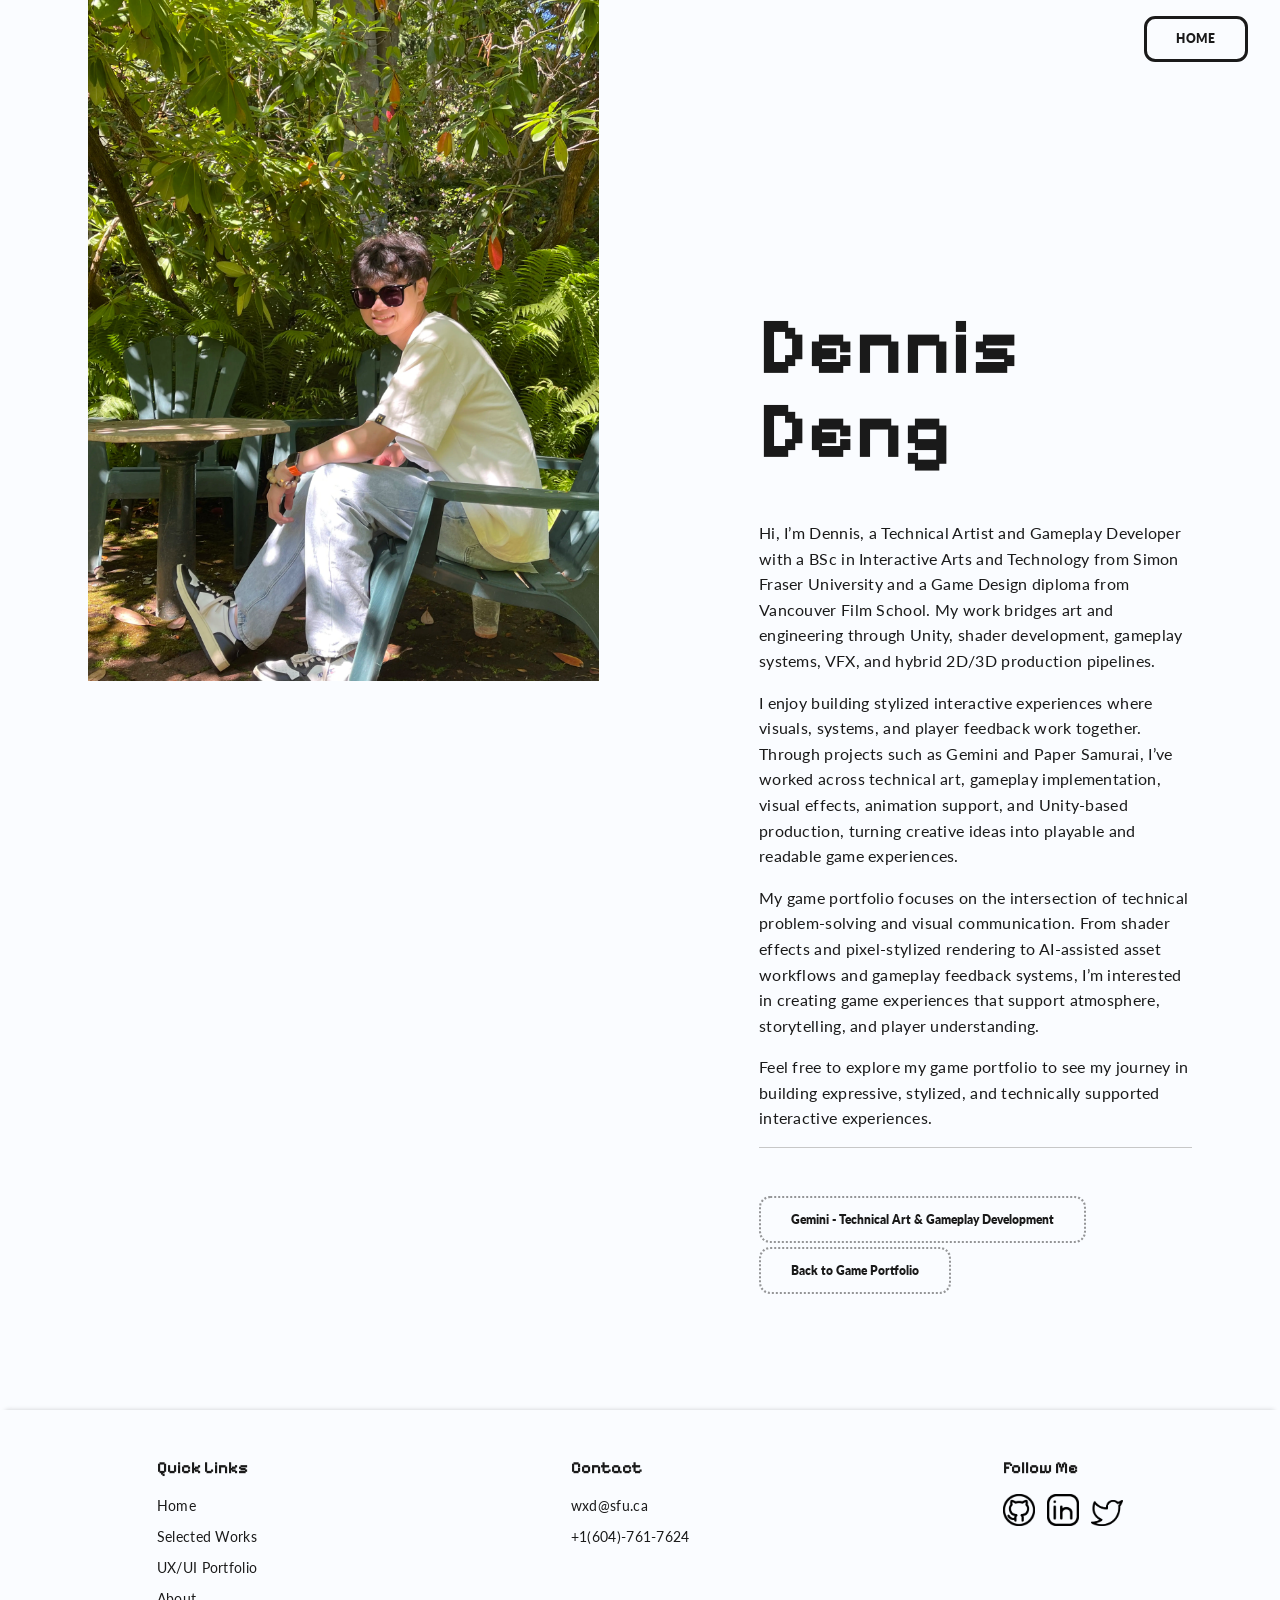
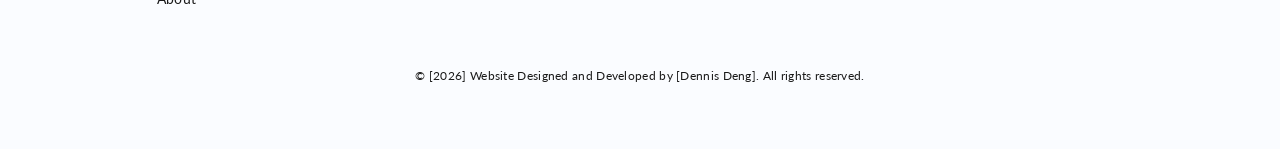
==== about-game.html @ 17f739fd "Updating Game about page feat: add game about page, pixel-style game UI hover/theme updates, and exp" ====
<!doctype html>
<html lang="en">
  <head>
    <meta charset="UTF-8" />
    <meta name="viewport" content="width=device-width, initial-scale=1" />

    <title>About Me | Game Developer & Technical Artist</title>

    <link rel="preconnect" href="https://fonts.googleapis.com" />
    <link rel="preconnect" href="https://fonts.gstatic.com" crossorigin />
    <link
      href="https://fonts.googleapis.com/css2?family=Lato:ital,wght@0,100;0,300;0,400;0,700;0,900;1,100;1,300;1,400;1,700;1,900&family=Nunito:wght@200..1000&display=swap"
      rel="stylesheet"
    />
    <link
      href="https://fonts.googleapis.com/css2?family=Material+Symbols+Rounded:opsz,wght,FILL,GRAD@24,400,0,0&display=swap"
      rel="stylesheet"
    />
    <link
      href="https://fonts.googleapis.com/css2?family=Pixelify+Sans:wght@400..700&display=swap"
      rel="stylesheet"
    />

    <link rel="stylesheet" href="css/animation.css" />
    <link rel="stylesheet" href="css/main.css" />
    <link rel="stylesheet" href="css/about.css" />
    <link rel="stylesheet" href="css/grid.css" />
    <link rel="stylesheet" href="css/variable-proximity.css" />
    <link rel="stylesheet" href="css/game.css" />

    <script src="js/header.js" defer></script>
  </head>

  <body class="game-theme game-about-theme" data-portfolio="game">
    <header role="banner">
      <div class="heading">
        <nav class="header-container nav-flex" role="navigation">
          <div class="cloud-button">
            <ul>
              <li>
                <a class="navs nav-home" href="game.html">
                  <span></span><span></span><span></span><span></span>
                  HOME
                </a>
              </li>
            </ul>
          </div>
        </nav>
      </div>
    </header>

    <div class="home-container about-container">
      <div class="image-container">
        <img
          src="img/selfie.webp"
          alt="I am siting on a chair outside of a garden with my sun glassess on"
          width="308"
          height="398"
        />
      </div>

      <div class="bio-container">
        <article>
          <h1>
            <span
              class="variable-proximity"
              data-vp
              data-from="'wght' 900"
              data-to="'wght' 300"
              data-radius="120"
              data-falloff="linear"
              data-container=".bio-container"
              >Dennis Deng</span
            >
          </h1>
          <p>
            Hi, I’m Dennis, a Technical Artist and Gameplay Developer with a BSc
            in Interactive Arts and Technology from Simon Fraser University and
            a Game Design diploma from Vancouver Film School. My work bridges
            art and engineering through Unity, shader development, gameplay
            systems, VFX, and hybrid 2D/3D production pipelines.
          </p>

          <p>
            I enjoy building stylized interactive experiences where visuals,
            systems, and player feedback work together. Through projects such as
            Gemini and Paper Samurai, I’ve worked across technical art, gameplay
            implementation, visual effects, animation support, and Unity-based
            production, turning creative ideas into playable and readable game
            experiences.
          </p>

          <p>
            My game portfolio focuses on the intersection of technical
            problem-solving and visual communication. From shader effects and
            pixel-stylized rendering to AI-assisted asset workflows and gameplay
            feedback systems, I’m interested in creating game experiences that
            support atmosphere, storytelling, and player understanding.
          </p>

          <p>
            Feel free to explore my game portfolio to see my journey in building
            expressive, stylized, and technically supported interactive
            experiences.
          </p>
        </article>
        <div class="line"></div>
        <div class="project-website">
          <a
            class="button-secondary btn-primary about-page-button"
            href="works-gemini.html"
            >Gemini - Technical Art &amp; Gameplay Development</a
          >
          <a
            class="button-secondary btn-primary about-page-button"
            href="game.html"
            >Back to Game Portfolio</a
          >
        </div>
      </div>
    </div>

    <footer class="footer">
      <div class="footer-content">
        <div class="footer-section links">
          <h3>Quick Links</h3>
          <ul>
            <li><a href="game.html">Home</a></li>
            <li><a href="game.html#work-section">Selected Works</a></li>
            <li><a href="index.html">UX/UI Portfolio</a></li>
            <li><a href="about-game.html">About</a></li>
          </ul>
        </div>

        <div class="footer-section contact">
          <h3>Contact</h3>
          <ul>
            <li><a href="mailto:wxd@sfu.com">wxd@sfu.ca</a></li>
            <li><a href="tel:+16047617624">+1(604)-761-7624</a></li>
          </ul>
        </div>
        <div class="footer-section social">
          <h3>Follow Me</h3>
          <div class="follow-me">
            <a
              href="https://github.sfu.ca/wxd?tab=repositories"
              target="_blank"
              rel="noopener noreferrer"
            >
              <img
                src="img/github.png"
                width="638"
                height="638"
                alt="A GitHub icon that will lead the user to my GitHub page"
              />
            </a>
            <a
              href="https://www.linkedin.com/in/dennis-deng-a18a14203/"
              target="_blank"
              rel="noopener noreferrer"
            >
              <img
                src="img/linkdin.png"
                width="638"
                height="638"
                alt="A LinkedIn icon that will lead the user to my Linkdin page"
              />
            </a>
            <a
              href="https://twitter.com/NewBlashed"
              target="_blank"
              rel="noopener noreferrer"
            >
              <img
                src="img/twitter.png"
                width="638"
                height="638"
                alt="A Twitter icon that will lead the user to my Twitter page"
              />
            </a>
          </div>
        </div>
      </div>
      <div class="footer-bottom">
        <p>
          &copy; [2026] Website Designed and Developed by [Dennis Deng]. All
          rights reserved.
        </p>
      </div>
    </footer>
    <script src="js/variable-proximity.js" defer></script>
  </body>
</html>
---- css/animation.css ----
/* animations */

/* Reference: https://animista.net/play/basic/slide/slide-right */

@keyframes animateCloud {
  0% {
    transform: translate3d(-120vw, 0, 0) scale(var(--cloud-scale, 1));
    opacity: 0;
  }
  100% {
    transform: translate3d(120vw, 0, 0) scale(var(--cloud-scale, 1));
    opacity: 1;
  }
}

@keyframes fadeIn {
  from {
    opacity: 0;
  }
  to {
    opacity: 1;
  }
}

@keyframes animateCloud2 {
  0% {
    transform: translate3d(-120vw, 0, 0) scale(var(--cloud-scale, 1));
    opacity: 0;
  }
  50% {
    opacity: 0.3;
  }
  100% {
    transform: translate3d(120vw, 0, 0) scale(var(--cloud-scale, 1));
    opacity: 1;
  }
}

@keyframes scale-and-spin {
  0%,
  10% {
    transform: scale(0) rotate(0deg);
  }
  20% {
    transform: scale(1) rotate(0deg);
  }
  100% {
    transform: scale(1) rotate(360deg);
  }
}

@media (prefers-reduced-motion: reduce) {
  * {
    animation: none !important;
    transition: none !important;
  }
}

@keyframes slowFadeIn {
  0% {
    opacity: 0;
  }
  30% {
    opacity: 0;
  }
  100% {
    opacity: 1;
  }
}

@keyframes slide-bottom {
  0% {
    transform: translateY(-6rem);
    opacity: 0;
  }

  100% {
    transform: translateY(0);
    opacity: 1;
  }
}

@keyframes slide-right {
  0% {
    transform: translateX(-2rem);
    opacity: 0;
  }
  30% {
    transform: translateX(-2rem);
    opacity: 0;
  }
  100% {
    transform: translateX(0);
    opacity: 1;
  }
}

@media (prefers-reduced-motion: reduce) {
  *,
  *::before,
  *::after {
    animation-duration: 0.01ms !important;
    animation-iteration-count: 1 !important;
    transition-duration: 0.01ms !important;
    scroll-behavior: auto !important;
  }

  #background-wrap {
    display: none !important;
  }
}

@keyframes spin {
  from {
    transform: rotate(0deg);
  }
  to {
    transform: rotate(360deg);
  }
}
---- css/main.css ----
* {
  margin: 0;
  padding: 0;
  box-sizing: border-box;
}

body {
  color: #1a1a1a;
  background-color: #79a2d6;

  font-size: 1rem;
  overflow-x: hidden;
}

/* Clouds */
/* tutorials: https://www.youtube.com/watch?v=V5TzSm-INrY&ab_channel=CatalystCoder */
#background-wrap {
  padding-top: 3rem;
  width: 100%;
  position: fixed;
  z-index: -1;
}

.x1 {
  animation: animateCloud 40s linear infinite;
  animation-delay: -8s;
  --cloud-scale: 0.65;
}

.x2 {
  animation: animateCloud 20s linear infinite;
  animation-delay: -14s;
  --cloud-scale: 0.3;
}

.x3 {
  animation: animateCloud 30s linear infinite;
  animation-delay: -25s;
  --cloud-scale: 0.5;
}

.x4 {
  animation: animateCloud 15s linear infinite;
  animation-delay: -5s;
  --cloud-scale: 0.4;
}

.x5 {
  animation: animateCloud 25s linear infinite;
  animation-delay: -19s;
  --cloud-scale: 0.55;
}

.x6 {
  animation: animateCloud 15s linear infinite;
  animation-delay: -11s;
  --cloud-scale: 0.75;
}

.x7 {
  animation: animateCloud 35s linear infinite;
  animation-delay: -30s;
  --cloud-scale: 0.95;
}

.x8 {
  animation: animateCloud 28s linear infinite;
  animation-delay: -3s;
  --cloud-scale: 0.45;
}

.x9 {
  animation: animateCloud 18s linear infinite;
  animation-delay: -16s;
  --cloud-scale: 0.6;
}

.x10 {
  animation: animateCloud 33s linear infinite;
  animation-delay: -22s;
  --cloud-scale: 0.35;
}

.x11 {
  animation: animateCloud 22s linear infinite;
  animation-delay: -9s;
  --cloud-scale: 0.85;
}

.cloud {
  animation: fadeIn 2s;
  background: #fafcff;
  border-radius: 6.25em;
  box-shadow: 0 0.5em 0.3125em rgba(0, 0, 0, 0.1);
  height: 7.5em;
  position: relative;
  width: 21.875em;
}

.cloud:after,
.cloud:before {
  animation: fadeIn 2s;
  background: #fafcff;
  content: "";
  position: absolute;
  z-index: -1;
}

.cloud:after {
  border-radius: 6.25em;
  height: 6.25em;
  left: 3.125em;
  top: -3.125em;
  width: 6.25em;
}

.cloud:before {
  border-radius: 12.5em;
  width: 11.25em;
  height: 11.25em;
  right: 3.125em;
  top: -5.625em;
}

h1 {
  font-size: 5rem;
  font-family: "Nunito", sans-serif;
  font-weight: 800;
  line-height: 1.05;
  animation: slide-bottom 0.75s cubic-bezier(0.25, 0.46, 0.45, 0.94) both;
  margin-bottom: 1rem;
}

h2 {
  font-family: "Nunito", sans-serif;
  font-weight: 800;
  animation: fadeIn 0.5s ease-out both;
}

h3 {
  font-family: "Nunito", sans-serif;
  font-weight: 400;
  animation: fadeIn 0.5s ease-out both;
}

p {
  font-family: "Lato", sans-serif;
  font-weight: 400;
  margin-bottom: 1.25rem;
  font-size: 1.25rem;
  line-height: 1.6;
  letter-spacing: 0.3px;
}

ul li {
  text-decoration: none;
  list-style-type: none;
  font-family: "Lato", sans-serif;
  font-weight: 400;
  margin-bottom: 0.5rem;
  line-height: 1.6;
  letter-spacing: 0.3px;
}

.hero-heading-lines p {
  font-family: "Nunito", sans-serif;
  font-weight: 400;
  font-size: 2rem;
  animation: fadeIn 0.6s ease-out both;
}

.hero-heading-lines span {
  font-weight: 800;
}

.home-container {
  width: 100%;
  max-width: 75rem;
  margin-left: auto;
  margin-right: auto;
  padding-left: 3rem;
  padding-right: 3rem;
}

.header-container {
  width: 100%;
  max-width: 102.5rem;
  margin-top: 1rem;
  margin-bottom: 1rem;
  margin-left: auto;
  margin-right: auto;
  padding-left: 2rem;
  padding-right: 2rem;
}

.header-container img {
  opacity: 0;
}

/* nav */
.navs {
  display: flex;
  align-items: center;
  justify-content: center;
  min-height: inherit;
  padding: 0 1.5rem;
}

nav ul li a {
  text-decoration: none;
  font-family: "Lato", sans-serif;
  font-weight: 800;
  color: #1a1a1a;
  transition: 0.5s;
  font-size: 0.75rem;
  line-height: 1.2;
}

nav ul li a:hover {
  color: #fafcff;
}

/* button 
a cloud button tutorial from a short video in an chinese app: http://xhslink.com/P86F2w*/
nav ul {
  list-style: none;
  margin: 0;
  padding: 0;
}

nav ul li {
  --c: #1a1a1a;
  color: var(--c);
  width: 6.5rem;
  min-height: 2.5rem;
  border: 0.2rem solid var(--c);
  border-radius: 0.7rem;
  text-align: center;
  font-weight: bold;
  cursor: pointer;
  margin-left: 1rem;
  margin-bottom: 0;
  display: flex;
  align-items: center;
  justify-content: center;
  position: relative;
  overflow: hidden;
  z-index: 2;
  background-color: transparent;
  /* color animates instantly; background fill snaps in only after the
     bubbles have visually covered the button (0.45s), then snaps back
     out instantly when un-hovered so the bubbles reveal transparency. */
  transition:
    color 0.25s ease,
    background-color 0s ease 0s;
}

nav ul li span {
  position: absolute;
  width: 60%;
  height: 130%;
  background-color: var(--c);
  border-radius: 50%;
  transform: translateY(150%);
  left: calc((var(--n) - 1) * 25% - 10%);

  transition: transform 0.3s ease;
  transition-delay: calc((var(--n) - 1) * 0.1s);
  z-index: -1;
}

/* Solid background fills the rounded rectangle (including its corners)
   underneath the bubbles, guaranteeing complete coverage. */
nav ul li:hover {
  background-color: var(--c);
  transition:
    color 0.25s ease,
    background-color 0s ease 0.45s;
}

nav ul li:hover span {
  transform: translateY(0) scale(3);
}

nav ul li a:focus {
  background-color: #1a1a1a;
  color: #fafcff;
}

nav ul li span:nth-child(1) {
  --n: 1;
}

nav ul li span:nth-child(2) {
  --n: 2;
}

nav ul li span:nth-child(3) {
  --n: 3;
}

nav ul li span:nth-child(4) {
  --n: 4;
}

/* heading */
.hero-heading-line h1 {
  margin: 0;
}

.hero-heading-lines p {
  font-weight: 400;
  margin: 15rem 0 3rem 0;
}

.hero-heading-line h1 span {
  display: block;
}

/* selected work */
.cloud-effect {
  margin: 0;
}
.cloud-effect ul {
  list-style: none;
  margin: 0;
  padding: 0;
}

.cloud-effect ul li {
  --c: rgba(121, 162, 214);
  color: var(--c);
  width: 100%;
  height: auto;
  /* border: 0.4rem solid #000000; */
  /* border-radius: 2rem; */
  text-align: center;
  line-height: 2.5rem;
  font-weight: bold;
  cursor: pointer;
  position: relative;
  overflow: hidden;
  z-index: 8;
  transition: 0.5s;
}

.cloud-effect ul li span {
  position: absolute;
  width: 70%;
  height: 70%;
  background-color: var(--c);
  border-radius: 50%;
  transform: translateY(150%);
  left: calc((var(--n) - 2) * 50%);

  transition: 0.5s;
  transition-delay: calc((var(--n) - 1) * 0.1s);
  z-index: 6;
}

.cloud-effect ul li:hover span,
.cloud-effect ul li a:focus span {
  transform: translateY(0) scale(2);
}

.cloud-effect ul li span:nth-child(1) {
  --n: 1;
}

.cloud-effect ul li span:nth-child(2) {
  --n: 2;
}

.cloud-effect ul li span:nth-child(3) {
  --n: 3;
}

.cloud-effect ul li span:nth-child(4) {
  --n: 4;
}

.selected-work {
  position: relative;
  background-color: #fafcff;
  padding-bottom: 10vh;
  margin-top: 1rem;
}

.line {
  width: 100%;
  height: 1px;
  background-color: #c7c7c7;
}

.work-one ul li {
  animation: fadeIn 0.6s ease-out both;
  animation-delay: 0s;
  border-radius: 2rem 12rem 2rem 12rem;
}
.work-two ul li {
  animation: fadeIn 0.6s ease-out both;
  animation-delay: 0.08s;
  border-radius: 12rem 12rem 2rem 2rem;
}
.work-three ul li {
  animation: fadeIn 0.6s ease-out both;
  animation-delay: 0.16s;
  border-radius: 2rem 2rem 12rem 12rem;
}
.work-four ul li {
  animation: fadeIn 0.6s ease-out both;
  animation-delay: 0.24s;
  border-radius: 12rem 2rem 2rem 12rem;
}

.works-heading h2 {
  margin-top: 3rem;
  margin-bottom: 1rem;
  font-size: 2rem;

  color: #1a1a1a;
}

.works-selections h3 {
  font-size: 1.5rem;
}

.works-heading {
  position: relative;
  padding-top: 1rem;
}

.works-selections {
  position: relative;
}

.image-wrapper {
  position: relative;
  width: 100%;
  padding-top: 100%;
  overflow: hidden;
}

.image-wrapper::before {
  content: "";
  position: absolute;
  top: 0;
  left: 0;
  width: 100%;
  height: 100%;
  z-index: 1;
}

.wrapper-one::before {
  background: rgba(0, 0, 0, 0.2);
}

.wrapper-two::before {
  background: rgba(0, 0, 0, 0.2);
}

.wrapper-three::before {
  background: rgba(0, 0, 0, 0.2);
}

.wrapper-four::before {
  background: rgba(0, 0, 0, 0.2);
}

.image-wrapper img {
  position: absolute;
  top: 0;
  left: 0;
  width: 100%;
  height: 100%;
  object-fit: cover;
  z-index: 0;
}

.image-title {
  position: absolute;
  text-align: center;
  top: 50%;
  left: 50%;
  transform: translate(-50%, -50%);
  z-index: 10;
  color: #fafcff;
  opacity: 0;
  animation: none;
  transition:
    opacity 0.4s ease,
    color 1s;
}

.cloud-effect ul li:hover .image-title {
  opacity: 1;
}

/* I wouldn't get the focus state to trigger the title animation, only hover would. Therefore, I ask chatgpt with prompt: giving the following HTML structure, how to get focus state to work for the image-title animation? */
/* Focus State for the anchor */
.cloud-effect ul li a:focus-within .image-title {
  opacity: 1;
}

/* Chatgpt prompt: the .name-and-role, .heading also scroll when scrolling, I want it to be fixed and the work-section to be relative */
.name-and-role {
  position: fixed;
  top: 0;
  left: 0;
  right: 0;
  z-index: 1;
}

.heading {
  background-color: transparent;
  transition:
    background-color 0.3s ease,
    box-shadow 0.3s ease;
  animation: fadeIn 0.8s ease-out both;
  position: fixed;
  top: 0;
  left: 0;
  right: 0;
  z-index: 2;
}

.nav-flex img {
  width: 100%;
  height: 10vh;
  padding: 1rem 0 1rem;
  transition: transform 0.2s ease;
  margin-left: 0;
}

.nav-flex {
  text-align: left;
}

.cloud-button {
  display: flex;
  align-items: center;
  margin-left: auto;
}

.button-flex {
  display: flex;
  flex-wrap: nowrap;
}

/* buttons */
/* Lighter, text-first secondary button.
   - Transparent, no fill (even on hover/focus)
   - Dark text, dotted outline by default
   - On hover/focus the dotted outline fades out and a solid outline
     fades in to "form" around the button. */
.button-secondary {
  position: relative;
  isolation: isolate;
  display: inline-flex;
  align-items: center;
  justify-content: center;
  gap: 0.5rem;
  width: fit-content;

  padding: 1rem 2rem;
  font-size: 0.75rem;
  font-weight: 800;
  border-radius: 0.7rem;
  font-family: "Lato", sans-serif;

  color: #1a1a1a;
  background-color: transparent;
  border: none;
  text-decoration: none;
  cursor: pointer;
  animation: fadeIn 0.6s ease-out both;
  transition: color 0.3s ease;
}

/* Dotted default outline (lighter than the primary/nav button) */
.button-secondary::after {
  content: "";
  position: absolute;
  inset: 0;
  border-radius: inherit;
  border: 0.15rem dotted rgba(26, 26, 26, 0.45);
  transition: opacity 0.3s ease;
  pointer-events: none;
}

/* Solid outline that fades in on hover/focus */
.button-secondary::before {
  content: "";
  position: absolute;
  inset: 0;
  border-radius: inherit;
  border: 0.15rem solid #1a1a1a;
  opacity: 0;
  transition: opacity 0.3s ease;
  pointer-events: none;
}

.button-secondary:hover,
.button-secondary:focus {
  color: #1a1a1a;
  background-color: transparent;
}

.button-secondary:hover::after,
.button-secondary:focus::after {
  opacity: 0;
}

.button-secondary:hover::before,
.button-secondary:focus::before {
  opacity: 1;
}

/* Material Symbols icons inherit the button color and align with the text */
.button-secondary .material-symbols-rounded {
  font-size: 1.25rem;
  line-height: 1;
  color: inherit;
}

/* Subtle arrow movement to the right on hover/focus */
.button-secondary .arrow-icon {
  transition: transform 0.4s ease;
}

.button-secondary:hover .arrow-icon,
.button-secondary:focus .arrow-icon {
  transform: translateX(0.25rem);
}

/* Back arrows move in the opposite direction */
.button-secondary .arrow-icon.arrow-left {
  transition: transform 0.4s ease;
}

.button-secondary:hover .arrow-icon.arrow-left,
.button-secondary:focus .arrow-icon.arrow-left {
  transform: translateX(-0.25rem);
}

/* Give the hero portfolio-switch buttons breathing room from the heading */
.name-and-role .button-secondary {
  margin-top: 1.5rem;
}

/* Higher z-index for work-section to scroll over fixed elements */
.work-section {
  position: relative;
  top: 70vh;
  z-index: 2;
}

/* ---------- footer ---------- */
.footer {
  position: relative;
  z-index: 4;
  background-color: #fafcff;
  color: #1a1a1a;
  padding: 3rem 0;
  font-size: 0.9rem;
  box-shadow: 0 -0.3rem 0.3rem -0.3rem rgba(0, 0, 0, 0.2);
}

.footer-content {
  display: flex;
  justify-content: space-around;
  align-items: flex-start;
  flex-wrap: wrap;
  max-width: 100%;
  margin: 0 auto;
}

.footer-section {
  margin-bottom: 1.5rem;
}

.footer-section h3 {
  color: #1a1a1a;
  margin-bottom: 1rem;
  font-weight: 700;
}

.footer-section ul {
  list-style: none;
  font-family: "Lato", sans-serif;
  padding: 0;
}

.footer-section ul li {
  margin-bottom: 0.5rem;
}

.footer-section ul li a {
  color: #1a1a1a;
  text-decoration: none;
  transition: color 0.3s;
}

.footer-section ul li a:hover {
  color: #79a2d6;
}

.footer-bottom {
  text-align: center;
  margin-top: 1.5rem;
}

.footer-bottom p {
  font-size: 0.75rem;
}

.follow-me {
  width: 100%;
  display: flex;
  justify-content: space-between;
  align-items: baseline;
  gap: 0.75rem;
}

.follow-me img {
  width: 2rem;
  height: auto;
}
---- css/about.css ----
body {
  color: #1a1a1a;
  background-color: #fafcff;
}

.about-container {
  display: flex;
  justify-content: space-between;
  gap: 10rem;
  /* margin-top: 13rem; */
  margin-bottom: 7em;
}

.bio-container h1 {
  margin-top: 19rem;
  margin-bottom: 3rem;
  font-size: 5rem;
  width: 80%;
  animation: slide-bottom 0.75s cubic-bezier(0.25, 0.46, 0.45, 0.94) both;
}

.project-website {
  margin-top: 3rem;
  width: 80%;
}

.bio-container h2 {
  margin-top: 3rem;
}

.image-container img {
  width: 100%;
  height: auto;
  /* margin-top: 1rem; */
  margin-bottom: 5rem;
  animation: slowFadeIn 1s;
}

.about-page-button {
  margin-bottom: 0.25rem;
}

.heading {
  /* animation: slowFadeIn 1s; */
  /* Set to white by default */
  background-color: #fafcff;
  /* Add box-shadow by default */
  box-shadow: 0 0.125rem 0.125rem rgba(0, 0, 0, 0.2);
  transition:
    background-color 0.3s ease-in-out,
    box-shadow 0.3s ease-in-out;
  position: fixed;
  width: 100%;
  z-index: 10;
}

/* Only when JavaScript is enabled and user scrolls, revert to transparent */
.heading.scrolled {
  background-color: transparent;
  box-shadow: 0 0 0 transparent;
}
---- css/grid.css ----
.grid {
  display: grid;
}

.grid.two-columns {
  grid-template-columns: minmax(1rem, 1fr) minmax(1rem, 1fr);
  grid-gap: 2rem;
}

.grid.three-columns {
  grid-template-columns: minmax(1rem, 1fr) minmax(1rem, 1fr) minmax(1rem, 1fr);
  grid-gap: 1rem;
}

.hero-heading-lines {
  flex-direction: column;
  display: flex;
}

.hero-heading-line {
  justify-content: space-between;
  align-items: flex-end;
  display: flex;
  position: relative;
  overflow: hidden;
}

.nav-flex {
  display: flex;
  justify-content: flex-end;
  align-items: center;
}

/* Tutorial of using media query: https://css-tricks.com/a-complete-guide-to-css-media-queries/ */

/* Mobile Phones: less than 600px / 16px ~= 37.5rem */
@media only screen and (max-width: 37.5rem) {
  .home-container {
    width: 100%;
    padding-left: 1rem;
    padding-right: 1rem;
  }

  .project-website {
    width: 100%;
  }

  .hero-heading-lines p {
    margin: 15rem 0 1.5rem 0;
    font-size: 1rem;
  }

  h1 {
    font-size: 1.5rem;
  }

  h2 {
    font-size: 1rem;
  }

  .works-selections h3 {
    font-size: 1rem;
  }

  footer h3 {
    font-size: 1rem;
  }

  .work-one-heading h1 {
    margin-top: 0;
    margin-bottom: 2em;
  }

  .works-heading h2 {
    margin-top: 3rem;
    margin-bottom: 1rem;

    font-size: 1.25rem;
  }

  h3 {
    font-size: 0.75rem;
    margin-bottom: 3em;
  }

  p {
    margin-bottom: 1rem;
    font-size: 1rem;
  }

  .preview-details p {
    color: #fafcff;
    width: 100%;
  }

  .grid.two-columns {
    grid-template-columns: 1fr;
  }

  .work-section {
    top: 40vh;
  }

  /* footer */
  .footer-content {
    flex-direction: column;
    align-items: center;
    text-align: center;
  }

  .footer-section {
    margin-bottom: 2rem;
  }

  /* works.html */
  .work-grid-container {
    flex-wrap: wrap;
    gap: 0;
  }

  .content-container {
    flex-wrap: wrap;
    gap: 0;
    margin-bottom: 10em;
  }

  /* about */
  .about-container {
    margin-top: 5rem;
    flex-wrap: wrap;
    gap: 0;
  }

  .bio-container {
    margin-left: 1rem;
    margin-right: 1rem;
  }

  .bio-container h1 {
    margin-top: 1rem;
  }

  .image-container img {
    margin-bottom: 3rem;
  }

  .project-thought {
    width: 100%;
    margin-top: 7em;
    margin-bottom: 9em;
  }

  .project-website a {
    display: block;
    text-align: center;
  }

  .work-selection-container {
    display: block;
    text-align: center;
    padding-left: 0;
  }

  .work-selection-container a {
    margin-bottom: 1rem;
    width: 100%;
  }

  .selected-work-one {
    margin-bottom: 5rem;
  }

  .about-page-button a {
    margin-bottom: 0.25rem;
  }

  .work-showcase iframe {
    height: 50rem;
  }
  figcation {
    margin-top: 2em;
  }
  .heading {
    padding-bottom: 1rem;
  }
  .header-container {
    margin-top: 0.5rem;
    margin-bottom: 0.5rem;
  }
  .nav-flex {
    display: block;
    text-align: center;
    padding-left: 0;
  }
  .navs {
    min-height: 2.5rem;
    padding: 0 1.5rem;
  }
  .button-flex {
    display: block;
  }
  nav ul li {
    margin-top: 0.25rem;
    width: 100%;
  }

  .project-detail {
    display: block;
    text-align: center;
  }

  .project-detail h3 {
    margin-top: 3rem;
    margin-bottom: 1rem;
    font-size: 1.25rem;
  }

  .project-detail h2 {
    margin-top: 2.5rem;
  }
}

@media only screen and (max-height: 56.25rem) {
  .work-section {
    position: relative;
    top: 70vh;
    z-index: 2;
  }
}

/* Tablets: between (600px)37.5rem and (900px)56.25rem */
@media only screen and (min-width: 37.5rem) and (max-width: 56.25rem) {
  h1 {
    font-size: 3rem;
  }

  h2 {
    font-size: 1.25rem;
  }

  p {
    margin-bottom: 1rem;
    font-size: 1rem;
  }

  .preview-details p {
    color: #fafcff;
    width: 100%;
  }

  h3 {
    font-size: 1rem;
    margin-bottom: 3em;
  }

  .works-selections h3 {
    font-size: 1.25rem;
  }

  .hero-heading-lines p {
    margin: 15rem 0 1.5rem 0;
    font-size: 1rem;
  }

  /* footer */
  .footer-content {
    flex-direction: column;
    align-items: center;
    text-align: center;
  }

  .footer-section {
    margin-bottom: 2rem;
  }

  /* works.html */
  .work-grid-container {
    gap: 3rem;
  }

  .content-container {
    gap: 3rem;
    margin-bottom: 15rem;
  }

  .content-container p {
    margin-top: 0;
  }

  /* about */
  .about-container {
    margin-top: 10rem;
    flex-wrap: wrap;
    gap: 0;
  }

  .bio-container h1 {
    margin-top: 1rem;
  }

  .works-heading h2 {
    margin-top: 3rem;
    margin-bottom: 1rem;

    font-size: 2rem;
  }

  .project-thought {
    width: 75%;
    margin-top: 9em;
    margin-bottom: 11em;
  }
}

/* Small Laptops/Large Tablets: between (900px)56.25rem and (1200px)75rem */
@media only screen and (min-width: 56.25rem) and (max-width: 75rem) {
  h1 {
    font-size: 3.5rem;
  }

  h2 {
    font-size: 1.25rem;
  }

  p {
    margin-bottom: 1rem;
    font-size: 1rem;
  }

  .hero-heading-lines p {
    margin: 15rem 0 1.5rem 0;
    font-size: 1.5rem;
  }

  /* works.html */
  .work-grid-container {
    gap: 4rem;
  }

  .content-container {
    gap: 4rem;
    margin-bottom: 15rem;
  }

  .content-container p {
    margin-top: 0;
  }

  /* about */
  .about-container {
    gap: 5rem;
  }

  .works-heading h2 {
    margin-top: 3rem;
    margin-bottom: 1rem;

    font-size: 2rem;
  }

  .project-thought {
    width: 65%;
    margin-top: 10em;
    margin-bottom: 12em;
  }

  .work-showcase iframe {
    height: 60rem;
  }
}

/* desktop/Large laptop: between (1200px)75rem and (1920px)120rem */
@media only screen and (min-width: 75rem) and (max-width: 120rem) {
  .home-container {
    padding-left: 3rem;
    padding-right: 3rem;
  }

  h1 {
    font-size: 4rem;
  }

  .bio-container h1 {
    font-size: 5rem;
    width: 100%;
  }

  .hero-heading-lines p {
    margin: 15rem 0 1.5rem 0;
    font-size: 1.5rem;
  }

  p {
    margin-bottom: 1rem;
    font-size: 1rem;
  }

  .work-showcase iframe {
    height: 50rem;
  }

  .content-container p {
    margin-top: 0;
  }
}
---- css/variable-proximity.css ----
@import url("https://fonts.googleapis.com/css2?family=Nunito:wght@200..1000&display=swap");

/* React Bits "VariableProximity" �?rounded variable font (Nunito) used
   for the effect; it exposes a `wght` axis (200�?000). */
.variable-proximity {
  font-family: "Nunito", sans-serif;
}

/* Ensure hero paragraph styles do not override the variable-font effect. */
.hero-heading-lines .variable-proximity {
  font-family: "Nunito", sans-serif;
}

.sr-only {
  position: absolute;
  width: 1px;
  height: 1px;
  padding: 0;
  margin: -1px;
  overflow: hidden;
  clip: rect(0, 0, 0, 0);
  white-space: nowrap;
  border: 0;
}

/* Hero integration: keep the first role inline while
  "& FRONT END DEVELOPER" remains on the next line. */
.hero-heading-line h1 .variable-proximity {
  display: inline-block;
}

.hero-heading-line h1 .second-role.variable-proximity {
  display: block;
}
---- css/game.css ----
/* ===================================================================
   Game Portfolio theme
   Scoped to <body class="game-theme"> so it never affects the
   UX/UI homepage. Keeps existing layout, typography and interaction
   animations; only swaps the palette and the cloud look.
   =================================================================== */

.game-theme {
  background-color: #8179d6;
}

/* Game About page: use the normal site background color only */
.game-about-theme {
  background-color: #fafcff;
}

.game-theme h1,
.game-theme h1 .variable-proximity {
  /* Pixelated variable font (wght 400-700) that responds to the
     variable-proximity weight animation. Scoped to the game portfolio
     h1 only so the UX/UI pages keep their original typeface. The
     per-letter .variable-proximity spans set their own font-family, so
     they must be targeted directly to override the default Nunito. */
  font-family: "Pixelify Sans", "Nunito", sans-serif;
}

.game-theme h1 {
  animation: slide-bottom 0.75s cubic-bezier(0.25, 0.46, 0.45, 0.94) both;
}

/* Match all game-portfolio h2 headings to the h1 pixelated typeface. */
.game-theme h2 {
  font-family: "Pixelify Sans", "Nunito", sans-serif;
}

/* Match all game-portfolio h3 headings to the h1 pixelated typeface. */
.game-theme h3 {
  font-family: "Pixelify Sans", "Nunito", sans-serif;
}

/* -------------------------------------------------------------------
   Pixelated cloud effect
   Replaces the smooth, rounded clouds with blocky 8-bit style clouds
   and choppy, stepped motion instead of the smooth linear drift.
   ------------------------------------------------------------------- */
.game-theme .cloud {
  --pixel: 2.5em;
  width: var(--pixel);
  height: var(--pixel);
  background: #fafcff;
  border-radius: 0;
  box-shadow:
    /* bottom row (4 blocks wide) */
    calc(var(--pixel) * -1) 0 0 #fafcff,
    var(--pixel) 0 0 #fafcff,
    calc(var(--pixel) * 2) 0 0 #fafcff,
    /* second row */ calc(var(--pixel) * -1) calc(var(--pixel) * -1) 0 #fafcff,
    0 calc(var(--pixel) * -1) 0 #fafcff,
    var(--pixel) calc(var(--pixel) * -1) 0 #fafcff,
    calc(var(--pixel) * 2) calc(var(--pixel) * -1) 0 #fafcff,
    /* top row (2 blocks, centered) */ 0 calc(var(--pixel) * -2) 0 #fafcff,
    var(--pixel) calc(var(--pixel) * -2) 0 #fafcff;
  image-rendering: pixelated;
}

/* Hide the rounded pseudo-element bumps used by the smooth clouds */
.game-theme .cloud:after,
.game-theme .cloud:before {
  content: none;
  display: none;
}

/* Make the drift motion choppy/stepped for a retro, pixelated feel */
.game-theme #background-wrap [class^="x"] {
  animation-timing-function: steps(40, end) !important;
}

/* -------------------------------------------------------------------
   Pixelated project-card hover (Projects / work-section)
   Swaps the soft round "cloud" blobs that rise on hover for blocky
   pixel squares in the game theme colour (#8179d6) with choppy,
   stepped motion. Scoped to the game portfolio only.
   ------------------------------------------------------------------- */
.game-theme .cloud-effect ul li {
  /* Game theme colour for the rising hover fill */
  --c: #8179d6;
}

.game-theme .cloud-effect ul li span {
  /* Square blocks instead of round blobs for a pixel-art look */
  border-radius: 0;
  image-rendering: pixelated;
  /* Choppy, stepped rise instead of the smooth slide */
  transition: transform 0.5s steps(6, end);
  transition-delay: calc((var(--n) - 1) * 0.1s);
}

/* -------------------------------------------------------------------
   Portfolio switch button (game side)
   Icon sizing/alignment is handled in main.css so both homepages match.
   ------------------------------------------------------------------- */

/* -------------------------------------------------------------------
   Playable build link (Gemini preview)
   Darkened poster with a centered button-secondary; the whole image
   links to the WebGL build. Unity Play blocks cross-origin iframing,
   so this opens in a new tab.
   ------------------------------------------------------------------- */
.game-theme .build-link {
  position: relative;
  display: block;
  overflow: hidden;
  line-height: 0;
  cursor: pointer;
}

.game-theme .build-link img {
  display: block;
  width: 100%;
  height: auto;
  /* 50% darker so the centered button stays readable */
  filter: brightness(0.5);
  transition:
    transform 0.4s ease,
    filter 0.3s ease;
}

/* Zoom-in on hover/focus */
.game-theme .build-link:hover img,
.game-theme .build-link:focus-visible img {
  transform: scale(1.05);
  filter: brightness(0.4);
}

/* Center the button over the image */
.game-theme .build-link .build-play-button {
  position: absolute;
  top: 50%;
  left: 50%;
  transform: translate(-50%, -50%);
  /* Light text/outline so it reads on the dark image */
  color: #fafcff;
}

.game-theme .build-link .build-play-button::after {
  border-color: rgba(250, 252, 255, 0.55);
}

.game-theme .build-link .build-play-button::before {
  border-color: #fafcff;
}

.game-theme .build-link:hover .build-play-button,
.game-theme .build-link:focus-visible .build-play-button {
  color: #fafcff;
  transform: translate(-50%, -50%);
}

.game-theme .build-link:hover .build-play-button::before,
.game-theme .build-link:focus-visible .build-play-button::before {
  opacity: 1;
}

/* Keyboard focus ring on the link itself */
.game-theme .build-link:focus-visible {
  outline: 0.1875rem solid #fafcff;
  outline-offset: 0.25rem;
}

@media (prefers-reduced-motion: reduce) {
  .game-theme .build-link img {
    transition: filter 0.3s ease;
  }

  .game-theme .build-link:hover img,
  .game-theme .build-link:focus-visible img {
    transform: none;
  }
}
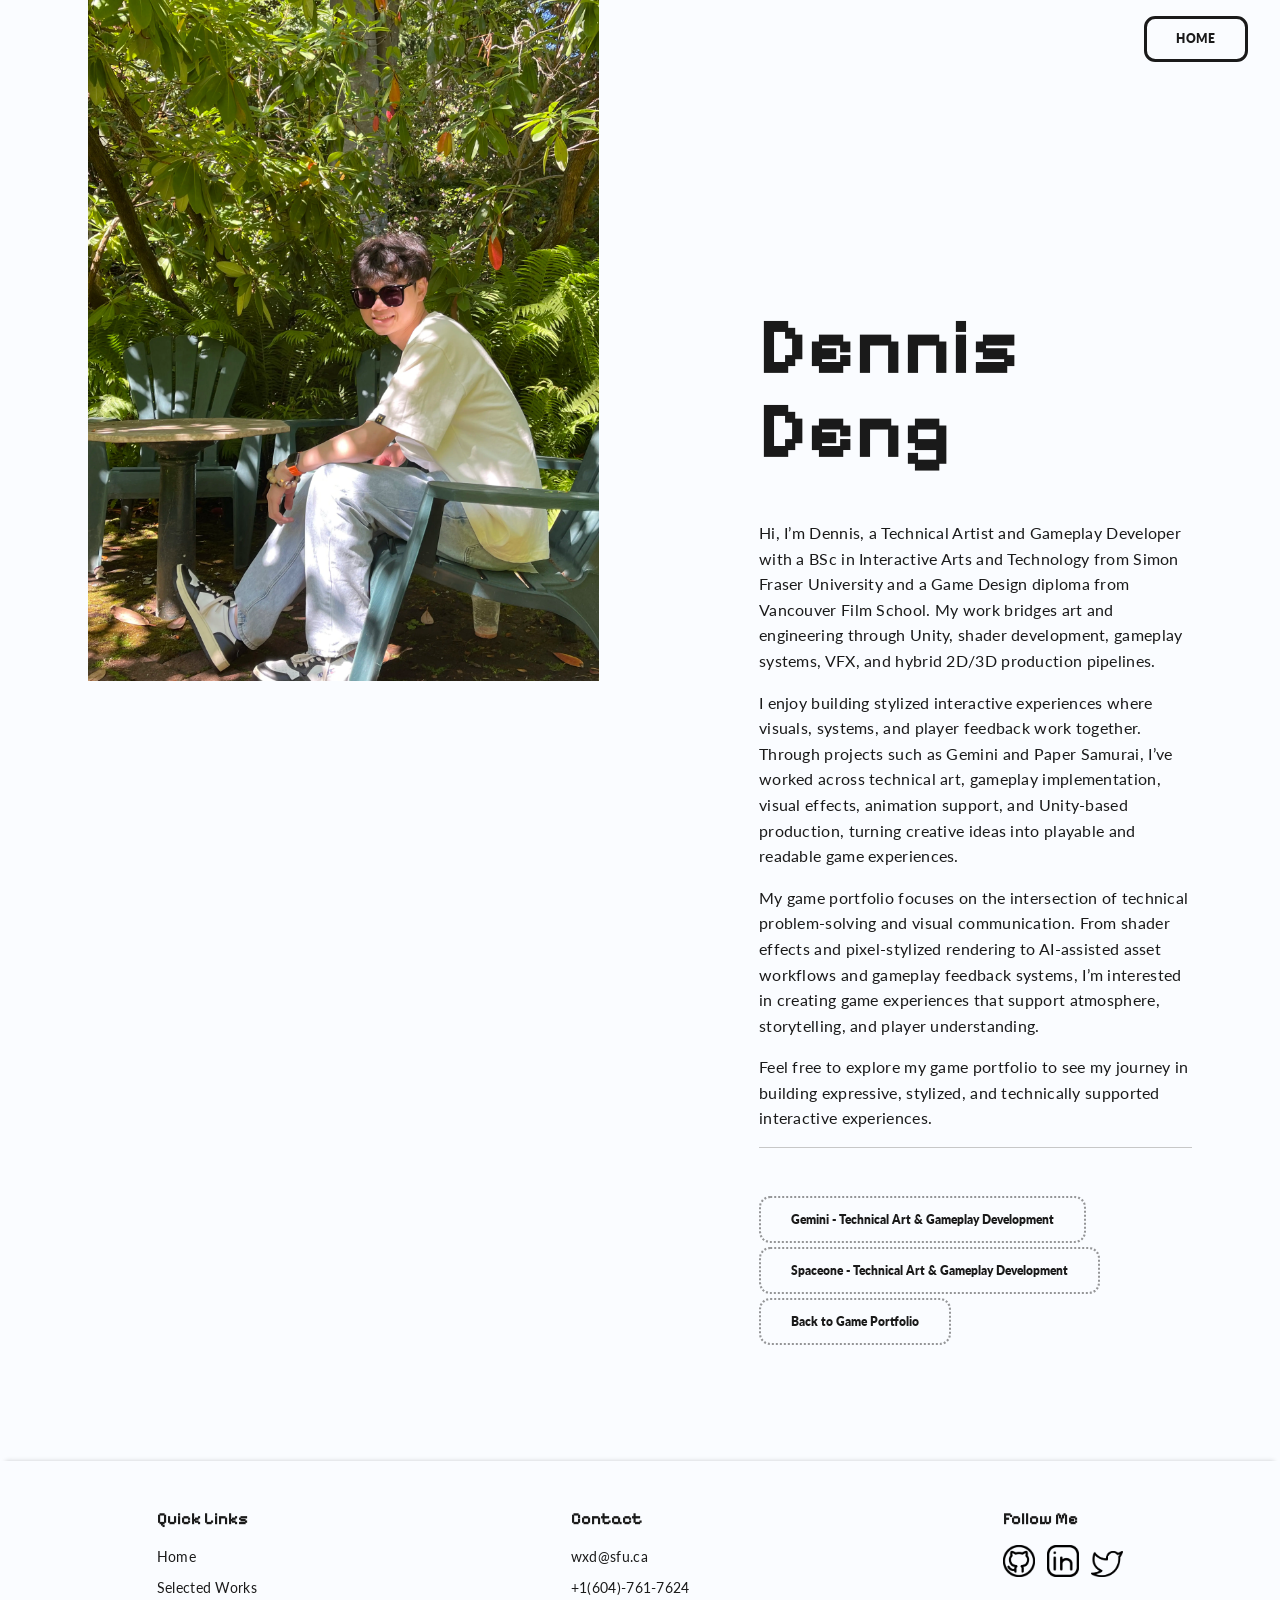
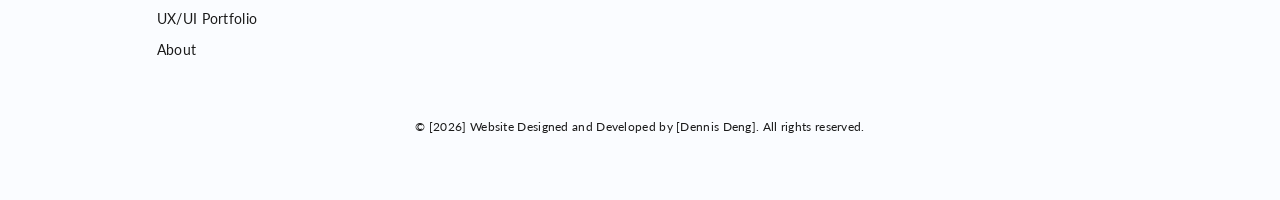
==== commit 6b3f1615: "Update about-game.html Added a secondary button to the spaceone portfolio" ====
--- a/about-game.html
+++ b/about-game.html
@@ -113,6 +113,11 @@
           >
           <a
             class="button-secondary btn-primary about-page-button"
+            href="works-spaceone.html"
+            >Spaceone - Technical Art &amp; Gameplay Development</a
+          >
+          <a
+            class="button-secondary btn-primary about-page-button"
             href="game.html"
             >Back to Game Portfolio</a
           >
--- a/css/grid.css
+++ b/css/grid.css
@@ -175,7 +175,8 @@
   }
 
   .work-showcase iframe {
-    height: 50rem;
+    aspect-ratio: 16 / 9;
+    height: auto;
   }
   figcation {
     margin-top: 2em;
@@ -365,7 +366,8 @@
   }
 
   .work-showcase iframe {
-    height: 60rem;
+    aspect-ratio: 16 / 9;
+    height: auto;
   }
 }
 
@@ -396,7 +398,8 @@
   }
 
   .work-showcase iframe {
-    height: 50rem;
+    aspect-ratio: 16 / 9;
+    height: auto;
   }
 
   .content-container p {
--- a/css/game.css
+++ b/css/game.css
@@ -177,3 +177,124 @@
     transform: none;
   }
 }
+
+/* -------------------------------------------------------------------
+   Playable Preview (Spaceone p5.js embed)
+   Replaces the walkthrough video inside the .preview / .showcase block
+   with a responsive 16:9 iframe on a dark backing, plus pill-style
+   tech/control labels and an "Open Fullscreen" button. Scoped to the
+   game theme so it never affects the UX/UI pages.
+   ------------------------------------------------------------------- */
+.game-theme .project-section-label {
+  font-family: "Pixelify Sans", "Nunito", sans-serif;
+  font-size: 0.85rem;
+  letter-spacing: 0.08em;
+  text-transform: uppercase;
+  opacity: 0.7;
+}
+
+.game-theme .game-controls {
+  display: flex;
+  flex-wrap: wrap;
+  gap: 0.75rem;
+  margin: 1.5rem 0;
+}
+
+.game-theme .game-controls span {
+  font-family: "Lato", "Nunito", sans-serif;
+  padding: 0.5rem 0.85rem;
+  border-radius: 999px;
+  font-size: 0.9rem;
+  color: #fafcff;
+  /* background: rgba(255, 255, 255, 0.85); */
+  border: 1px solid rgba(255, 255, 255, 0.9);
+}
+
+.game-theme .game-frame-wrapper {
+  width: 100%;
+  /* Match Spaceone canvas ratio (2560x1800) to prevent clipping */
+  aspect-ratio: 64 / 45;
+  border-radius: 1.5rem;
+  overflow: hidden;
+  background: #08080f;
+  border: 1px solid rgba(255, 255, 255, 0.25);
+}
+
+.game-theme .game-frame {
+  width: 100%;
+  height: 100%;
+  border: 0;
+  display: block;
+}
+
+.game-theme .project-button-group {
+  display: flex;
+  flex-wrap: wrap;
+  gap: 1rem;
+  margin-top: 1.5rem;
+}
+
+.game-theme .button-secondary.button-secondary-light {
+  color: #fafcff;
+  background-color: transparent;
+}
+
+.game-theme .button-secondary.button-secondary-light::after {
+  border-color: rgba(250, 252, 255, 0.55);
+}
+
+.game-theme .button-secondary.button-secondary-light::before {
+  border-color: #fafcff;
+}
+
+.game-theme .button-secondary.button-secondary-light:hover,
+.game-theme .button-secondary.button-secondary-light:focus {
+  color: #fafcff;
+  background-color: transparent;
+}
+
+.game-theme .button-secondary.button-secondary-light:hover::after,
+.game-theme .button-secondary.button-secondary-light:focus::after {
+  opacity: 0;
+}
+
+.game-theme .button-secondary.button-secondary-light:hover::before,
+.game-theme .button-secondary.button-secondary-light:focus::before {
+  opacity: 1;
+}
+
+.game-theme .project-button-group .button-secondary.button-secondary-light {
+  align-items: center;
+  gap: 1.5rem;
+  line-height: 1;
+}
+
+.game-theme
+  .project-button-group
+  .button-secondary.button-secondary-light
+  .material-symbols-rounded {
+  display: inline-flex;
+  align-items: center;
+  justify-content: center;
+  line-height: 1;
+  vertical-align: middle;
+}
+
+.game-theme .game-note {
+  margin-top: 1rem;
+  font-size: 0.9rem;
+  line-height: 1.2;
+  font-style: italic;
+  color: #fafcff;
+}
+
+@media (max-width: 768px) {
+  .game-theme .game-frame-wrapper {
+    aspect-ratio: 64 / 45;
+    border-radius: 1rem;
+  }
+
+  .game-theme .game-controls span {
+    font-size: 0.8rem;
+  }
+}
